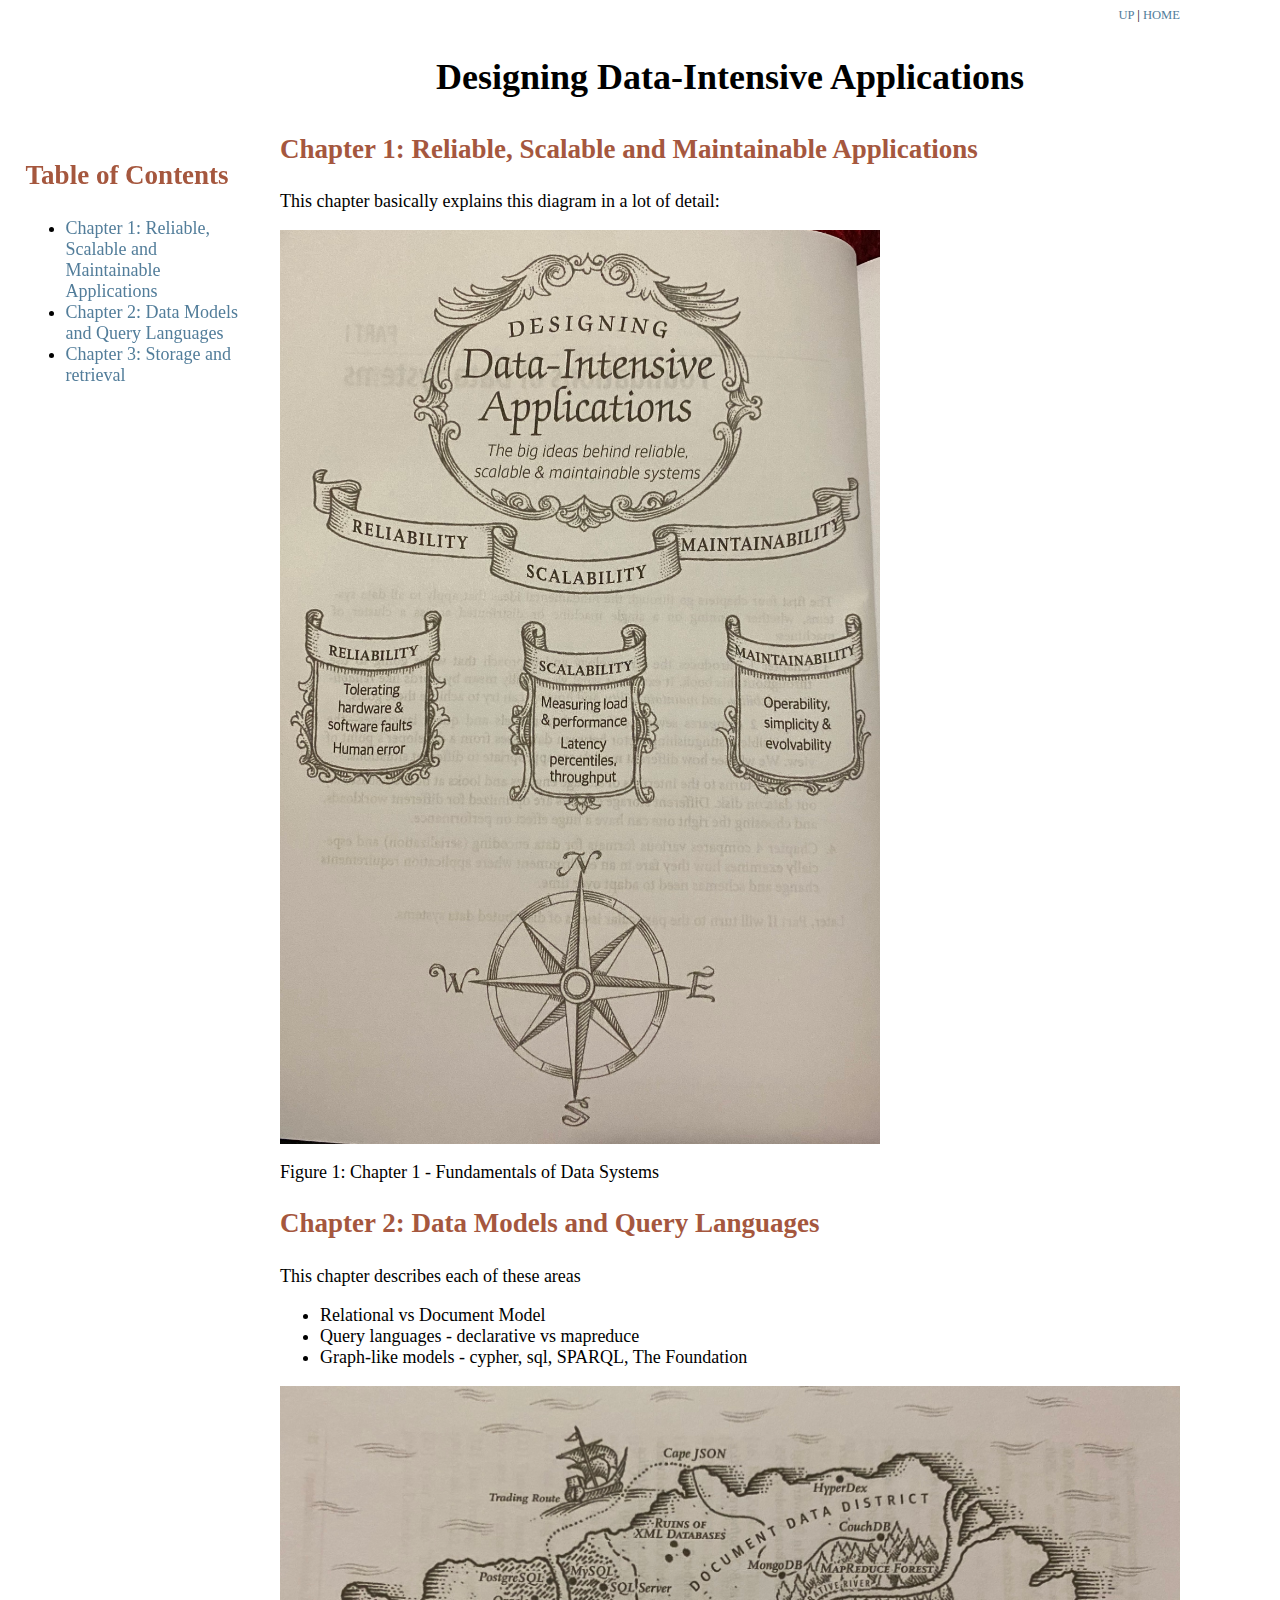
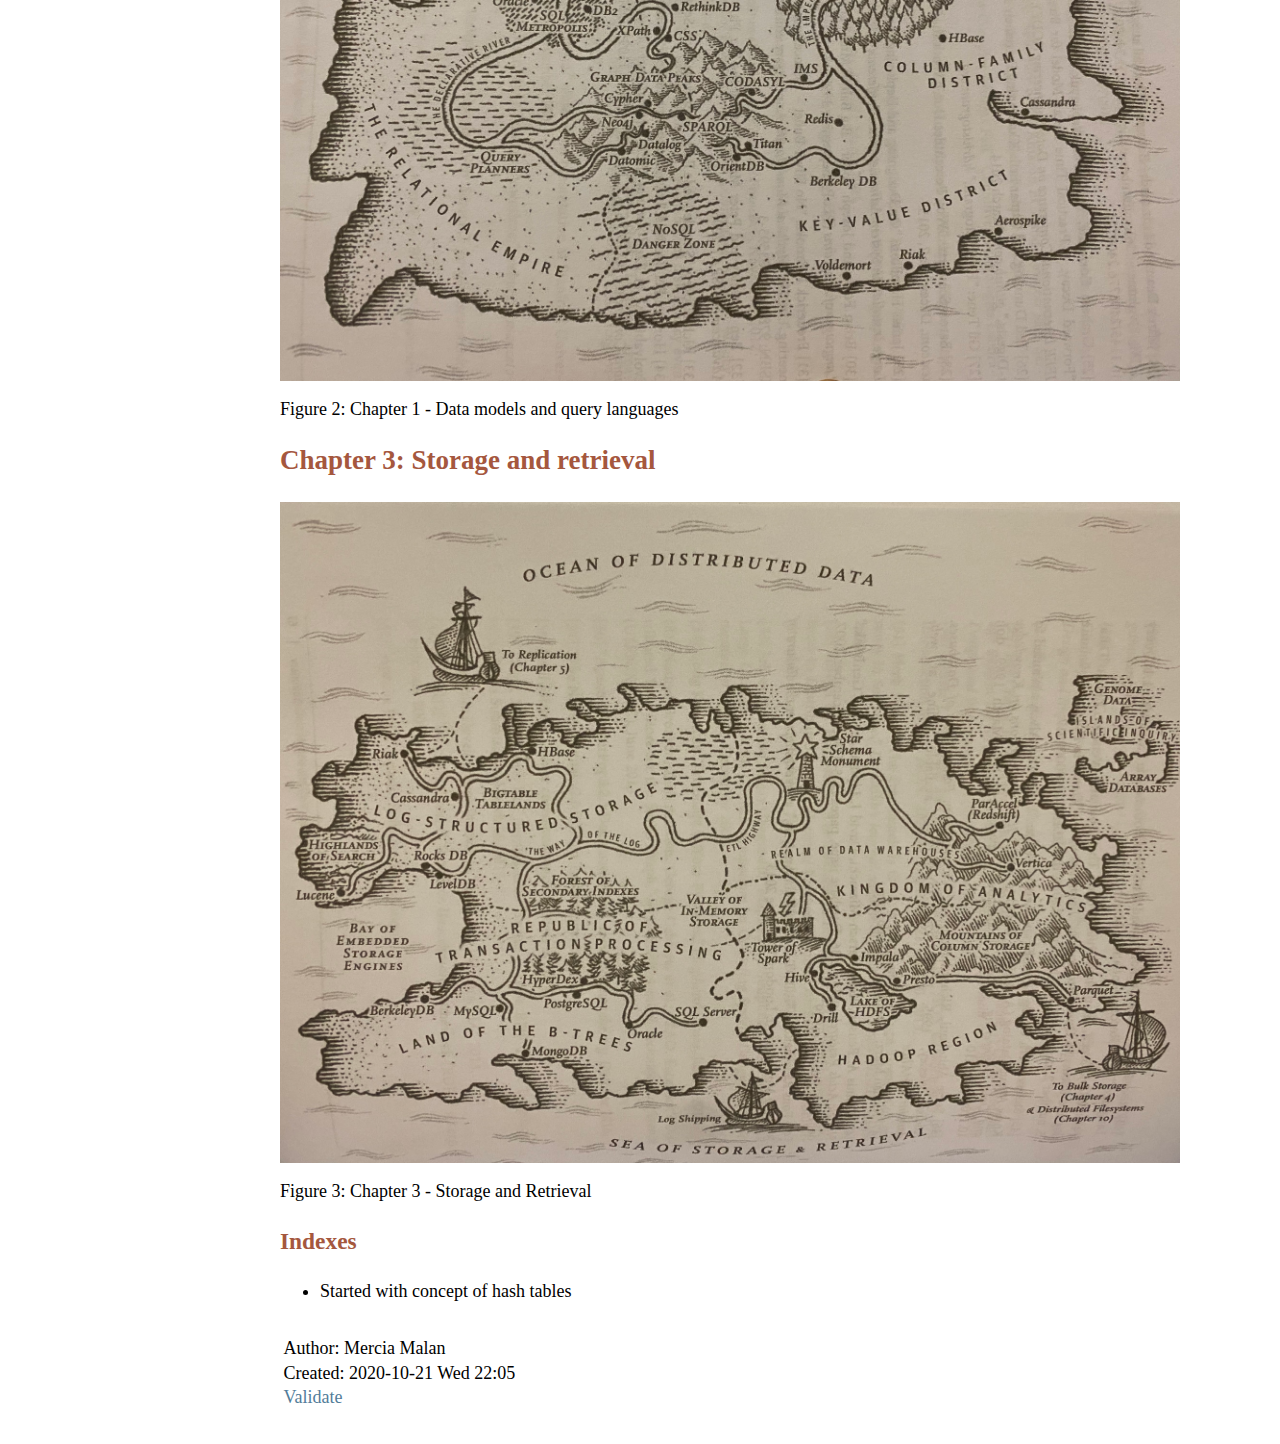
==== design-data-book.html @ 0ab164f4 "Start notes on design book" ====
<?xml version="1.0" encoding="utf-8"?>
<!DOCTYPE html PUBLIC "-//W3C//DTD XHTML 1.0 Strict//EN"
"http://www.w3.org/TR/xhtml1/DTD/xhtml1-strict.dtd">
<html xmlns="http://www.w3.org/1999/xhtml" lang="en" xml:lang="en">
<head>
<!-- 2020-10-21 Wed 22:05 -->
<meta http-equiv="Content-Type" content="text/html;charset=utf-8" />
<meta name="viewport" content="width=device-width, initial-scale=1" />
<title>Designing Data-Intensive Applications</title>
<meta name="generator" content="Org mode" />
<meta name="author" content="Mercia Malan" />
<link id="pagestyle" rel="stylesheet" type="text/css" href="../org.css"/>
<script type="text/javascript">
/*
@licstart  The following is the entire license notice for the
JavaScript code in this tag.

Copyright (C) 2012-2020 Free Software Foundation, Inc.

The JavaScript code in this tag is free software: you can
redistribute it and/or modify it under the terms of the GNU
General Public License (GNU GPL) as published by the Free Software
Foundation, either version 3 of the License, or (at your option)
any later version.  The code is distributed WITHOUT ANY WARRANTY;
without even the implied warranty of MERCHANTABILITY or FITNESS
FOR A PARTICULAR PURPOSE.  See the GNU GPL for more details.

As additional permission under GNU GPL version 3 section 7, you
may distribute non-source (e.g., minimized or compacted) forms of
that code without the copy of the GNU GPL normally required by
section 4, provided you include this license notice and a URL
through which recipients can access the Corresponding Source.


@licend  The above is the entire license notice
for the JavaScript code in this tag.
*/
<!--/*--><![CDATA[/*><!--*/
 function CodeHighlightOn(elem, id)
 {
   var target = document.getElementById(id);
   if(null != target) {
     elem.cacheClassElem = elem.className;
     elem.cacheClassTarget = target.className;
     target.className = "code-highlighted";
     elem.className   = "code-highlighted";
   }
 }
 function CodeHighlightOff(elem, id)
 {
   var target = document.getElementById(id);
   if(elem.cacheClassElem)
     elem.className = elem.cacheClassElem;
   if(elem.cacheClassTarget)
     target.className = elem.cacheClassTarget;
 }
/*]]>*///-->
</script>
</head>
<body>
<div id="org-div-home-and-up">
 <a accesskey="h" href=""> UP </a>
 |
 <a accesskey="H" href="../index.html"> HOME </a>
</div><div id="content">
<h1 class="title">Designing Data-Intensive Applications</h1>
<div id="table-of-contents">
<h2>Table of Contents</h2>
<div id="text-table-of-contents">
<ul>
<li><a href="#orgfcb34b5">Chapter 1: Reliable, Scalable and Maintainable Applications</a></li>
<li><a href="#orgfa0eb3d">Chapter 2: Data Models and Query Languages</a></li>
<li><a href="#org798ab88">Chapter 3: Storage and retrieval</a></li>
</ul>
</div>
</div>

<div id="outline-container-orgfcb34b5" class="outline-2">
<h2 id="orgfcb34b5">Chapter 1: Reliable, Scalable and Maintainable Applications</h2>
<div class="outline-text-2" id="text-orgfcb34b5">
<p>
This chapter basically explains this diagram in a lot of detail:
</p>


<div class="figure">
<p><img src="./img/foundation_data_system.jpg" alt="foundation_data_system.jpg" width="600" />
</p>
<p><span class="figure-number">Figure 1: </span>Chapter 1 - Fundamentals of Data Systems</p>
</div>
</div>
</div>


<div id="outline-container-orgfa0eb3d" class="outline-2">
<h2 id="orgfa0eb3d">Chapter 2: Data Models and Query Languages</h2>
<div class="outline-text-2" id="text-orgfa0eb3d">
<p>
This chapter describes each of these areas
</p>
<ul class="org-ul">
<li>Relational vs Document Model</li>
<li>Query languages - declarative vs mapreduce</li>
<li>Graph-like models - cypher, sql, SPARQL, The Foundation</li>
</ul>


<div class="figure">
<p><img src="./img/data_models_query_langs.jpg" alt="data_models_query_langs.jpg" width="1024" />
</p>
<p><span class="figure-number">Figure 2: </span>Chapter 1 - Data models and query languages</p>
</div>
</div>
</div>

<div id="outline-container-org798ab88" class="outline-2">
<h2 id="org798ab88">Chapter 3: Storage and retrieval</h2>
<div class="outline-text-2" id="text-org798ab88">

<div class="figure">
<p><img src="./img/storage_and_retrieval.jpg" alt="storage_and_retrieval.jpg" width="1024" />
</p>
<p><span class="figure-number">Figure 3: </span>Chapter 3 - Storage and Retrieval</p>
</div>
</div>

<div id="outline-container-org6aca7a2" class="outline-3">
<h3 id="org6aca7a2">Indexes</h3>
<div class="outline-text-3" id="text-org6aca7a2">
<ul class="org-ul">
<li>Started with concept of hash tables</li>
</ul>
</div>
</div>
</div>
</div>
<div id="postamble" class="status">
<p class="author">Author: Mercia Malan</p>
<p class="date">Created: 2020-10-21 Wed 22:05</p>
<p class="validation"><a href="http://validator.w3.org/check?uri=referer">Validate</a></p>
</div>
</body>
</html>
---- org.css ----
@import "normalize";
@import "htmlize";

$sans: Helvetica, sans-serif;
$serif: Georgia, serif;
$monospace: Lucida Console, monospace;
$code-size: 10px;
$smaller: 80%;
$max-width: 710px;

body {
    width: 80%;
    margin: 2% auto;
    font-size: 14px;
    line-height: 1.4em;
    font-family: $serif;
    color: #333;
}

@media screen and (min-width: 800px) {
    #table-of-contents  {
        position: fixed;
        top: 15%;
        left: 2%;
	width: 230px;
    }    
    body {
	margin-left: 280px;
    }
}

@media screen and (min-width: 600px) {
    body {
        font-size: 18px;
    }
}

@media screen and (min-width: 910px) {
    body {
        width: 900px;
    }
}

::selection {
    background: #D6EDFF;
}

p {
    margin: 1em auto;
}

ol,ul {
    margin: 0 auto;
}

dl {
    margin: 0 auto;
}

.title {
    text-align: center;
    margin: 0.8em auto;
    color: black;
}

.subtitle {
    text-align: center;
    font-size: 1.1em;
    line-height: 1.4;
    font-weight: bold;
    margin: 1em auto;
}

.abstract {
    margin: auto;
    width: 80%;
    font-style: italic;
}

.abstract p:last-of-type:before {
    content: "    ";
    white-space: pre;
}

.status {
    font-size: $smaller;
    margin: 2em auto;
}

[class^="section-number-"] {
    margin-right: .5em;
}

[id^="orgheadline"] {
    clear: both;
}

#footnotes {
    font-size: $smaller;
}

.footpara {
    display: inline;
    margin: .2em auto;
}

.footdef {
    margin-bottom: 1em;
}

.footdef sup {
    padding-right: .5em;
}

a {
    color: #527d9a;
    text-decoration: none;
}

a:hover {
    color: #003355;
    border-bottom: 1px dotted;
}

figure {
    padding: 0px;
    margin: 1em auto;
    text-align: center;
}

img {
    max-width: 100%;
    vertical-align: middle;
}

.MathJax_Display {
    margin: 0!important;
    width: $smaller!important;
}

h1,h2,h3,h4,h5,h6 {
    color: #A5573E;
    line-height: 1em;
    font-family: $sans;
}

h1,h2,h3 {
    line-height: 1.4em;
}

h4,h5,h6 {
    font-size: 1em;
}

@media screen and (min-width: 600px) {
    h1 {
        font-size: 2em;
    }
    h2 {
        font-size: 1.5em;
    }
    h3 {
        font-size: 1.3em;
    }
    h1,h2,h3 {
        line-height: 1.4em;
    }
    h4,h5,h6 {
        font-size: 1.1em;
    }
}

dt {
    font-weight: bold;
}

/* table */

table {
    margin: 1em auto;
    border-top: 2px solid;
    border-bottom: 2px solid;
    border-collapse: collapse;
}

thead {
    border-bottom: 2px solid;
}

table td + td, table th + th {
    border-left: 1px solid gray;
}

table tr {
    border-top: 1px solid lightgray;
}

td,th {
    padding: 0.3em 0.6em;
    vertical-align: middle;
}

caption.t-above {
    caption-side: top;
}

caption.t-bottom {
    caption-side: bottom;
}

caption {
    margin-bottom: 0.3em;
}

figcaption {
    margin-top: 0.3em;
}

th.org-right {
    text-align: center;
}

th.org-left {
    text-align: center;
}

th.org-center {
    text-align: center;
}

td.org-right {
    text-align: right;
}

td.org-left {
    text-align: left;
}

td.org-center {
    text-align: center;
}

blockquote {
    margin: 1em 2em;
    padding-left: 1em;
    border-left: 3px solid #ccc;
}

kbd {
    background-color: #f7f7f7;
    font-size: $code-size;
    margin: 0 .1em;
    padding: .1em .6em;
}

.todo {
    background-color: red;
    color: white;
    padding: .1em 0.3em;
    border-radius: 3px;
    background-clip: padding-box;
    font-size: $code-size;
    font-family: $monospace;
    line-height: 1;
}

.done {
    background-color: green;
    color: white;
    padding: .1em 0.3em;
    border-radius: 3px;
    background-clip: padding-box;
    font-size: $code-size;
    font-family: $monospace;
    line-height: 1;
}

.priority {
    color: orange;
    font-family: $monospace;
}

/* Because tag span is set to float.  This is more like a hacking.  Maybe we
   need a cleaner solution. */
#table-of-contents li {
    clear: both;
}

.tag {
    font-family: $monospace;
    font-size: 0.7em;
    font-weight: normal;
}

.tag span {
    padding: 0.3em 0.3em;
    float: right;
    margin-right: .5em;
    border: 1px solid #bbb;
    border-radius: 3px;
    background-clip: padding-box;
    color: #333;
    background-color: #eee;
    line-height: 1;
}

.timestamp {
    color: #bebebe;
    font-size: $smaller;
}

.timestamp-kwd {
    color: #5f9ea0;
}

.org-right {
    margin-left: auto;
    margin-right: 0px;
    text-align: right;
}

.org-left {
    margin-left: 0px;
    margin-right: auto;
    text-align: left;
}

.org-center {
    margin-left: auto;
    margin-right: auto;
    text-align: center;
}

.underline {
    text-decoration: underline;
}

#postamble p, #preamble p {
    font-size: $smaller;
    margin: .2em;
}

p.verse {
    margin-left: 3%;
}

:not(pre) > code {
    padding: 2px 5px;
    margin: auto 1px;
    border: 1px solid #DDD;
    border-radius: 3px;
    background-clip: padding-box;
    color: #333;
    font-size: $code-size;
}

.org-src-container {
    border: 1px solid #ccc;
    box-shadow: 3px 3px 3px #eee;
    font-family: $monospace;
    font-size: 14px;
    margin: 1em auto;
    padding: 0.1em 0.5em;
    position: relative;
}

.org-src-container>pre {
    overflow: auto;
}

.org-src-container>pre:before {
    display: block;
    position: absolute;
    background-color: #b3b3b3;
    top: 0;
    right: 0;
    padding: 0 0.5em;
    border-bottom-left-radius: 8px;
    border: 0;
    color: white;
    font-size: $code-size;
}

/* from http://demo.thi.ng/org-spec/ */

.org-src-container>pre.src-sh:before {
    content: 'sh';
}
.org-src-container>pre.src-bash:before {
    content: 'bash';
}
.org-src-container>pre.src-emacs-lisp:before {
    content: 'Emacs Lisp';
}
.org-src-container>pre.src-R:before {
    content: 'R';
}
.org-src-container>pre.src-org:before {
    content: 'Org';
}
.org-src-container>pre.src-cpp:before {
    content: 'C++';
}
.org-src-container>pre.src-c:before {
    content: 'C';
}
.org-src-container>pre.src-html:before {
    content: 'HTML'
}
.org-src-container>pre.src-js:before {
    content: 'Javascript'
}
.org-src-container>pre.src-javascript:before {
    content: 'Javascript'
}

// More languages from http://orgmode.org/worg/org-contrib/babel/languages.html

.org-src-container>pre.src-abc:before {
    content: 'ABC';
}
.org-src-container>pre.src-asymptote:before {
    content: 'Asymptote';
}
.org-src-container>pre.src-awk:before {
    content: 'Awk';
}
.org-src-container>pre.src-C:before {
    content: 'C';
}
.org-src-container>pre.src-calc:before {
    content: 'Calc';
}
.org-src-container>pre.src-clojure:before {
    content: 'Clojure';
}
.org-src-container>pre.src-comint:before {
    content: 'comint';
}
.org-src-container>pre.src-css:before {
    content: 'CSS';
}
.org-src-container>pre.src-D:before {
    content: 'D';
}
.org-src-container>pre.src-ditaa:before {
    content: 'Ditaa';
}
.org-src-container>pre.src-dot:before {
    content: 'Dot';
}
.org-src-container>pre.src-ebnf:before {
    content: 'ebnf';
}
.org-src-container>pre.src-forth:before {
    content: 'Forth';
}
.org-src-container>pre.src-F90:before {
    content: 'Fortran';
}
.org-src-container>pre.src-gnuplot:before {
    content: 'Gnuplot';
}
.org-src-container>pre.src-haskell:before {
    content: 'Haskell';
}
.org-src-container>pre.src-io:before {
    content: 'Io';
}
.org-src-container>pre.src-java:before {
    content: 'Java';
}
.org-src-container>pre.src-latex:before {
    content: 'LaTeX';
}
.org-src-container>pre.src-ledger:before {
    content: 'Ledger';
}
.org-src-container>pre.src-ly:before {
    content: 'Lilypond';
}
.org-src-container>pre.src-lisp:before {
    content: 'Lisp';
}
.org-src-container>pre.src-makefile:before {
    content: 'Make';
}
.org-src-container>pre.src-matlab:before {
    content: 'Matlab';
}
.org-src-container>pre.src-max:before {
    content: 'Maxima';
}
.org-src-container>pre.src-mscgen:before {
    content: 'Mscgen';
}
.org-src-container>pre.src-Caml:before {
    content: 'Objective';
}
.org-src-container>pre.src-octave:before {
    content: 'Octave';
}
.org-src-container>pre.src-org:before {
    content: 'Org';
}
.org-src-container>pre.src-perl:before {
    content: 'Perl';
}
.org-src-container>pre.src-picolisp:before {
    content: 'Picolisp';
}
.org-src-container>pre.src-plantuml:before {
    content: 'PlantUML';
}
.org-src-container>pre.src-python:before {
    content: 'Python';
}
.org-src-container>pre.src-ruby:before {
    content: 'Ruby';
}
.org-src-container>pre.src-sass:before {
    content: 'Sass';
}
.org-src-container>pre.src-scala:before {
    content: 'Scala';
}
.org-src-container>pre.src-scheme:before {
    content: 'Scheme';
}
.org-src-container>pre.src-screen:before {
    content: 'Screen';
}
.org-src-container>pre.src-sed:before {
    content: 'Sed';
}
.org-src-container>pre.src-shell:before {
    content: 'shell';
}
.org-src-container>pre.src-shen:before {
    content: 'Shen';
}
.org-src-container>pre.src-sql:before {
    content: 'SQL';
}
.org-src-container>pre.src-sqlite:before {
    content: 'SQLite';
}
.org-src-container>pre.src-stan:before {
    content: 'Stan';
}
.org-src-container>pre.src-vala:before {
    content: 'Vala';
}
.org-src-container>pre.src-axiom:before {
    content: 'Axiom';
}
.org-src-container>pre.src-browser:before {
    content: 'HTML';
}
.org-src-container>pre.src-cypher:before {
    content: 'Neo4j';
}
.org-src-container>pre.src-elixir:before {
    content: 'Elixir';
}
.org-src-container>pre.src-request:before {
    content: 'http';
}
.org-src-container>pre.src-ipython:before {
    content: 'iPython';
}
.org-src-container>pre.src-kotlin:before {
    content: 'Kotlin';
}
.org-src-container>pre.src-Flavored Erlang  lfe:before {
    content: 'Lisp';
}
.org-src-container>pre.src-mongo:before {
    content: 'MongoDB';
}
.org-src-container>pre.src-prolog:before {
    content: 'Prolog';
}
.org-src-container>pre.src-rec:before {
    content: 'rec';
}
.org-src-container>pre.src-ML  sml:before {
    content: 'Standard';
}
.org-src-container>pre.src-Translate  translate:before {
    content: 'Google';
}
.org-src-container>pre.src-typescript:before {
    content: 'Typescript';
}
.org-src-container>pre.src-rust:before {
    content: 'Rust';
}

.inlinetask {
    background: #ffffcc;
    border: 2px solid gray;
    margin: 10px;
    padding: 10px;
}

#org-div-home-and-up {
    font-size: 70%;
    text-align: right;
    white-space: nowrap;
}

.linenr {
    font-size: $smaller;
}

.code-highlighted {
    background-color: #ffff00;
}

#bibliography {
    font-size: $smaller;
}

#bibliography table {
    width: 100%;
}

.creator {
    display: block;
}

@media screen and (min-width: 600px) {
    .creator {
        display: inline;
        float: right;
    }
}
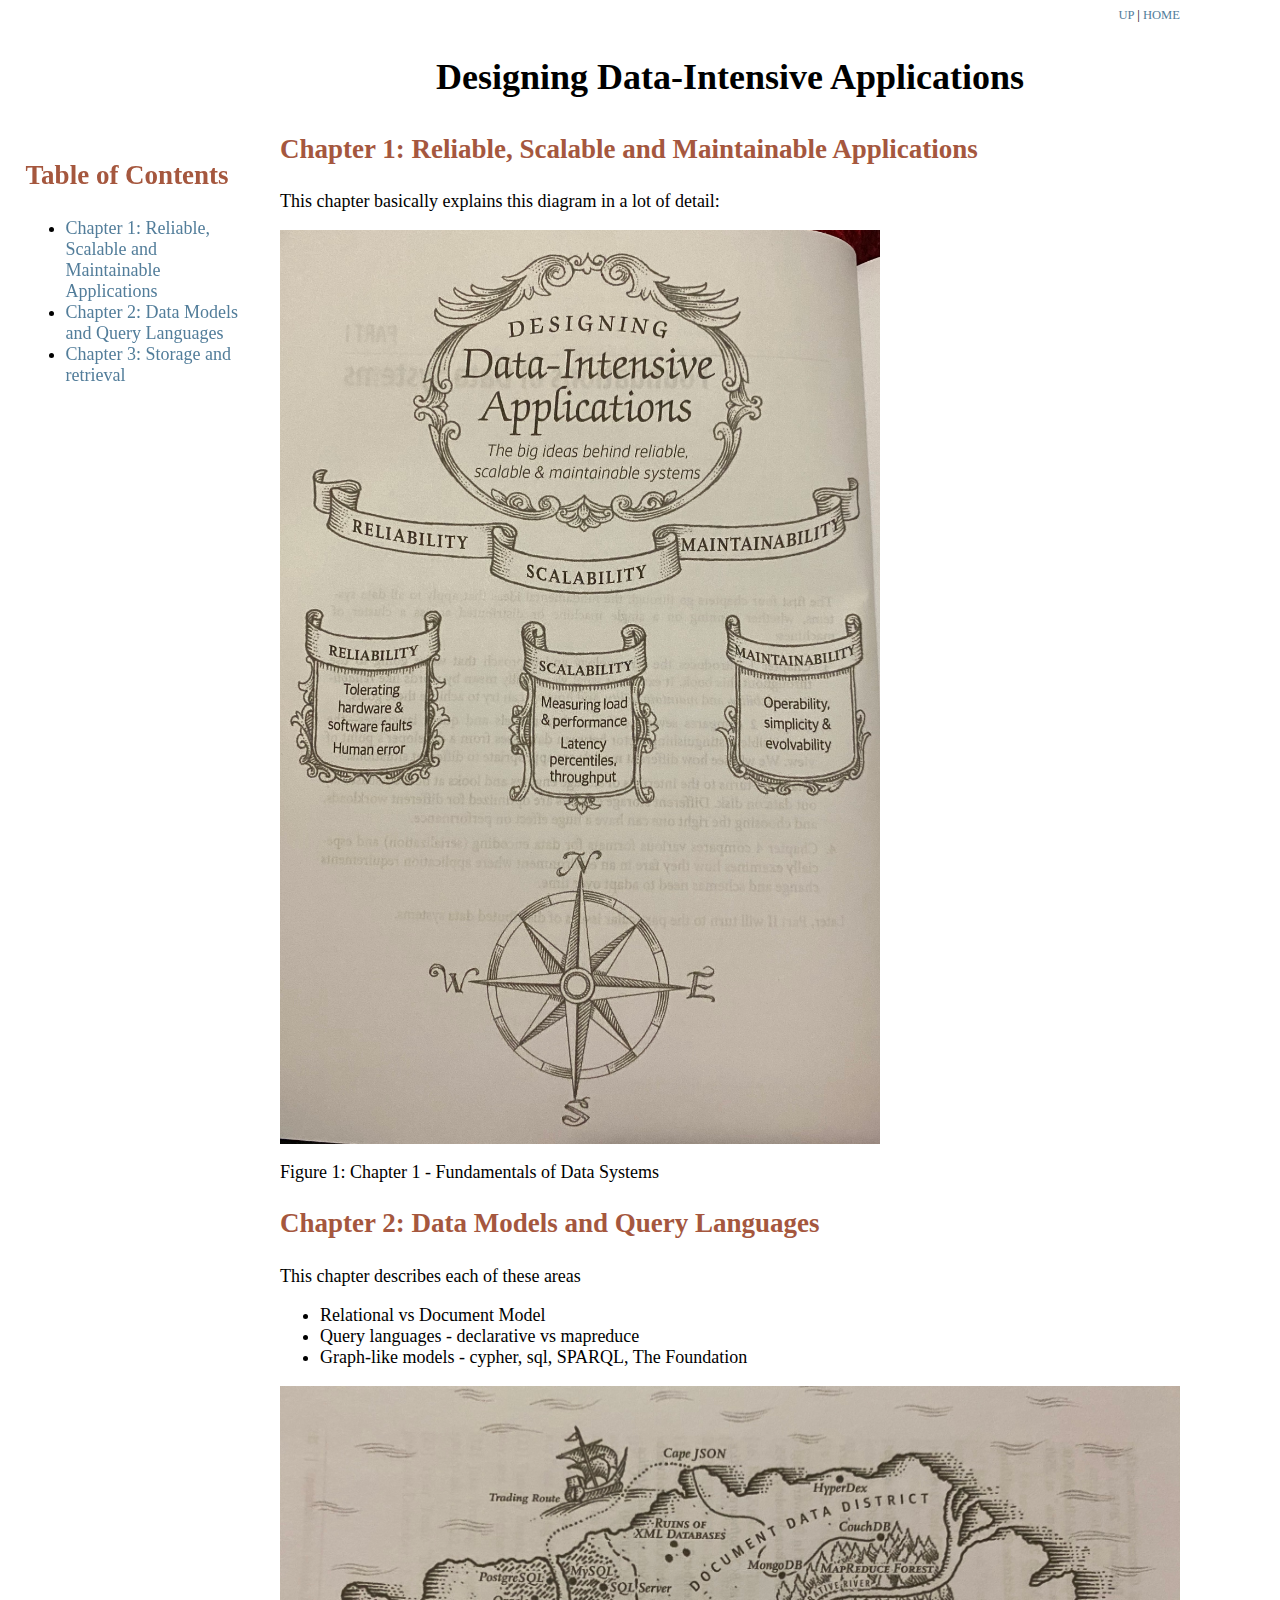
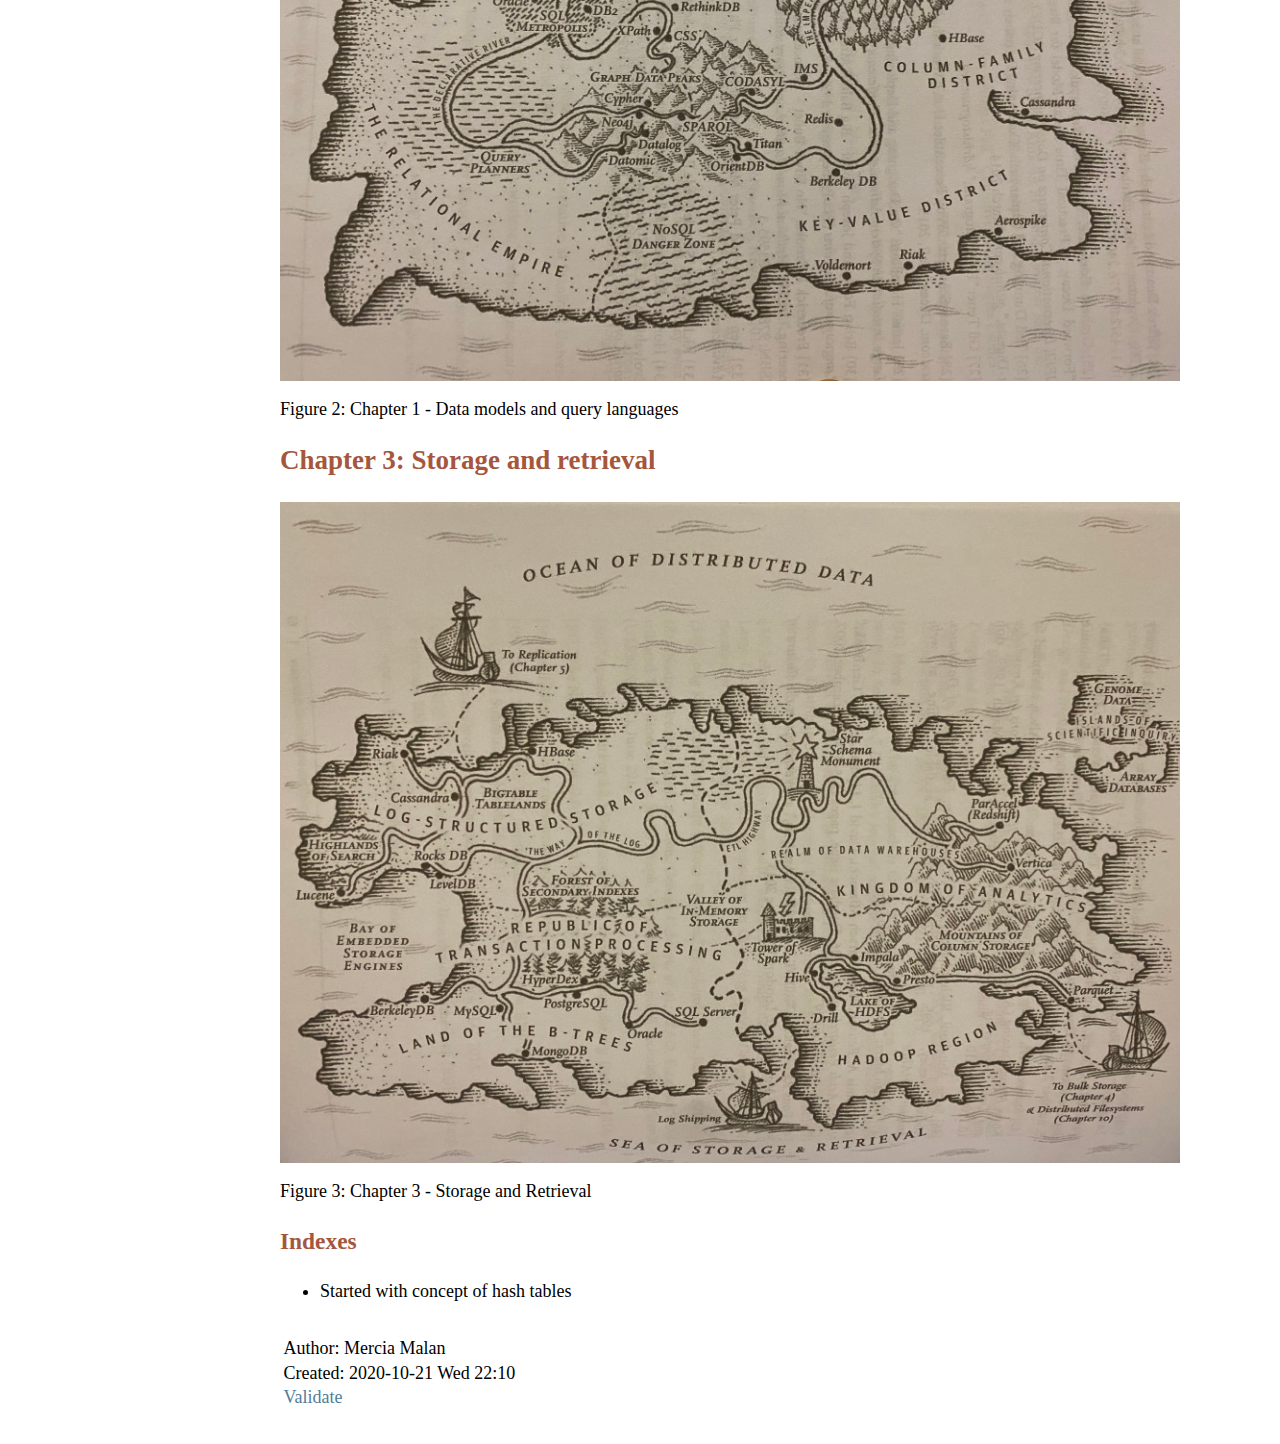
==== commit 96cc9355: "Add final picture to hadoop, modify stylesheets and index" ====
--- a/design-data-book.html
+++ b/design-data-book.html
@@ -3,13 +3,13 @@
 "http://www.w3.org/TR/xhtml1/DTD/xhtml1-strict.dtd">
 <html xmlns="http://www.w3.org/1999/xhtml" lang="en" xml:lang="en">
 <head>
-<!-- 2020-10-21 Wed 22:05 -->
+<!-- 2020-10-21 Wed 22:10 -->
 <meta http-equiv="Content-Type" content="text/html;charset=utf-8" />
 <meta name="viewport" content="width=device-width, initial-scale=1" />
 <title>Designing Data-Intensive Applications</title>
 <meta name="generator" content="Org mode" />
 <meta name="author" content="Mercia Malan" />
-<link id="pagestyle" rel="stylesheet" type="text/css" href="../org.css"/>
+<link id="pagestyle" rel="stylesheet" type="text/css" href="org.css"/>
 <script type="text/javascript">
 /*
 @licstart  The following is the entire license notice for the
@@ -61,23 +61,23 @@
 <div id="org-div-home-and-up">
  <a accesskey="h" href=""> UP </a>
  |
- <a accesskey="H" href="../index.html"> HOME </a>
+ <a accesskey="H" href="index.html"> HOME </a>
 </div><div id="content">
 <h1 class="title">Designing Data-Intensive Applications</h1>
 <div id="table-of-contents">
 <h2>Table of Contents</h2>
 <div id="text-table-of-contents">
 <ul>
-<li><a href="#orgfcb34b5">Chapter 1: Reliable, Scalable and Maintainable Applications</a></li>
-<li><a href="#orgfa0eb3d">Chapter 2: Data Models and Query Languages</a></li>
-<li><a href="#org798ab88">Chapter 3: Storage and retrieval</a></li>
+<li><a href="#orgfda47ba">Chapter 1: Reliable, Scalable and Maintainable Applications</a></li>
+<li><a href="#orge53de31">Chapter 2: Data Models and Query Languages</a></li>
+<li><a href="#org7e477dc">Chapter 3: Storage and retrieval</a></li>
 </ul>
 </div>
 </div>
 
-<div id="outline-container-orgfcb34b5" class="outline-2">
-<h2 id="orgfcb34b5">Chapter 1: Reliable, Scalable and Maintainable Applications</h2>
-<div class="outline-text-2" id="text-orgfcb34b5">
+<div id="outline-container-orgfda47ba" class="outline-2">
+<h2 id="orgfda47ba">Chapter 1: Reliable, Scalable and Maintainable Applications</h2>
+<div class="outline-text-2" id="text-orgfda47ba">
 <p>
 This chapter basically explains this diagram in a lot of detail:
 </p>
@@ -92,9 +92,9 @@
 </div>
 
 
-<div id="outline-container-orgfa0eb3d" class="outline-2">
-<h2 id="orgfa0eb3d">Chapter 2: Data Models and Query Languages</h2>
-<div class="outline-text-2" id="text-orgfa0eb3d">
+<div id="outline-container-orge53de31" class="outline-2">
+<h2 id="orge53de31">Chapter 2: Data Models and Query Languages</h2>
+<div class="outline-text-2" id="text-orge53de31">
 <p>
 This chapter describes each of these areas
 </p>
@@ -113,9 +113,9 @@
 </div>
 </div>
 
-<div id="outline-container-org798ab88" class="outline-2">
-<h2 id="org798ab88">Chapter 3: Storage and retrieval</h2>
-<div class="outline-text-2" id="text-org798ab88">
+<div id="outline-container-org7e477dc" class="outline-2">
+<h2 id="org7e477dc">Chapter 3: Storage and retrieval</h2>
+<div class="outline-text-2" id="text-org7e477dc">
 
 <div class="figure">
 <p><img src="./img/storage_and_retrieval.jpg" alt="storage_and_retrieval.jpg" width="1024" />
@@ -124,9 +124,9 @@
 </div>
 </div>
 
-<div id="outline-container-org6aca7a2" class="outline-3">
-<h3 id="org6aca7a2">Indexes</h3>
-<div class="outline-text-3" id="text-org6aca7a2">
+<div id="outline-container-org9aab117" class="outline-3">
+<h3 id="org9aab117">Indexes</h3>
+<div class="outline-text-3" id="text-org9aab117">
 <ul class="org-ul">
 <li>Started with concept of hash tables</li>
 </ul>
@@ -136,7 +136,7 @@
 </div>
 <div id="postamble" class="status">
 <p class="author">Author: Mercia Malan</p>
-<p class="date">Created: 2020-10-21 Wed 22:05</p>
+<p class="date">Created: 2020-10-21 Wed 22:10</p>
 <p class="validation"><a href="http://validator.w3.org/check?uri=referer">Validate</a></p>
 </div>
 </body>
